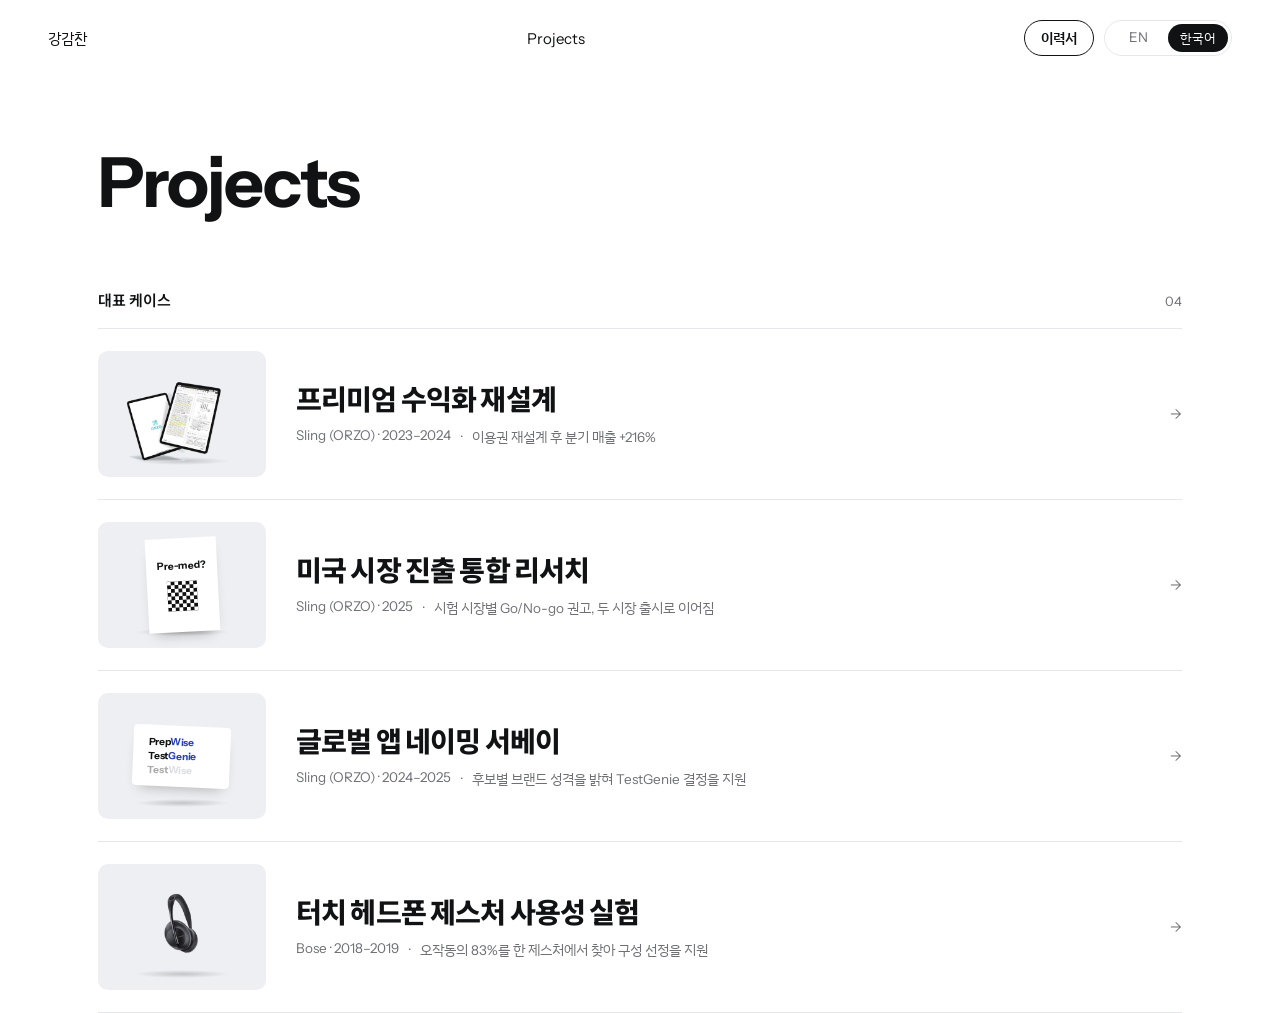
==== work.html @ 3815c661 "Projects: entrance rise, staggered scroll reveal, thumbnail hover lift, press feedback (reduced-moti" ====
<!doctype html>
<html lang="ko"><head><meta charset="utf-8"><meta name="viewport" content="width=device-width,initial-scale=1">
<title>Projects — Chan Kang</title>
<meta name="description" content="UX research case studies by Chan Kang: premium monetization, US market entry, global app naming, and touch gesture testing for Bose headphones.">
<meta property="og:type" content="website"><meta property="og:url" content="https://kamchankang-git.github.io/portfolio/work.html">
<meta property="og:title" content="Projects · Chan Kang (강감찬)">
<meta property="og:description" content="UX research case studies by Chan Kang: premium monetization, US market entry, global app naming, and touch gesture testing for Bose headphones.">
<meta property="og:image" content="https://kamchankang-git.github.io/portfolio/assets/og.png"><meta property="og:image:width" content="1200"><meta property="og:image:height" content="630">
<meta name="twitter:card" content="summary_large_image">
<link rel="icon" href="favicon.svg" type="image/svg+xml">
<link href="https://fonts.googleapis.com/css2?family=Instrument+Sans:wght@400;500;600;700&family=Noto+Sans+KR:wght@700;800&family=IBM+Plex+Sans+KR:wght@400;500;600;700&display=swap" rel="stylesheet">
<style>
:root{--bg:#FFFFFF;--ink:#111214;--muted:#6E7076;--ac:#2443B8;--rule:#E6E7EA;--pt:#33353a}
*{box-sizing:border-box;margin:0}
body{background:var(--bg);color:var(--ink);font-family:'Instrument Sans',sans-serif;-webkit-font-smoothing:antialiased}
body[data-lang="ko"]{font-family:'Instrument Sans','IBM Plex Sans KR',sans-serif;word-break:keep-all}
body[data-lang="ko"] h1,body[data-lang="ko"] h2,body[data-lang="ko"] h3{font-family:'Instrument Sans','Noto Sans KR',sans-serif}
body[data-lang="en"] [data-l="ko"],body[data-lang="ko"] [data-l="en"]{display:none!important}
a{color:inherit;text-decoration:none}
nav{position:sticky;top:0;z-index:20;display:flex;justify-content:space-between;align-items:center;padding:20px 48px;font-size:14px;background:rgba(255,255,255,.92);backdrop-filter:blur(8px)}
nav .links{display:flex;gap:28px;color:var(--muted)}nav .links a.on{color:var(--ink)}
.lang{display:inline-flex;border:1px solid var(--rule);border-radius:999px;padding:3px;position:relative;font-size:12px}
.lang button{all:unset;cursor:pointer;padding:5px 12px;border-radius:999px;position:relative;z-index:1;color:var(--muted)}.lang button.on{color:#fff}
.lang i{position:absolute;top:3px;bottom:3px;left:3px;width:calc(50% - 3px);border-radius:999px;background:var(--ink);transition:transform .3s cubic-bezier(.2,.8,.2,1)}
body[data-lang="ko"] .lang i{transform:translateX(100%)}
.wrap{max-width:1180px;margin:0 auto;padding:0 48px}
header{padding:72px 0 48px}
h1{font-size:clamp(44px,5.4vw,80px);font-weight:700;letter-spacing:-.04em;line-height:1}
body[data-lang="ko"] h1{font-weight:800;letter-spacing:-.03em}
.dek{font-size:clamp(17px,1.5vw,21px);line-height:1.55;color:var(--pt);max-width:640px;margin-top:18px}
.sh{display:flex;justify-content:space-between;align-items:baseline;margin:24px 0 18px}
.sh h2{font-size:15px;font-weight:600}.sh span{font-size:13px;color:var(--muted)}
/* featured */
.cards{display:grid;grid-template-columns:1fr 1fr;gap:20px}
.card{position:relative;border:1px solid var(--rule);border-radius:18px;padding:26px 28px 24px;display:flex;flex-direction:column;min-height:300px;transition:border-color .2s,transform .25s cubic-bezier(.2,.8,.2,1),box-shadow .25s}
.card:hover{border-color:transparent;transform:translateY(-3px);box-shadow:0 24px 50px -28px rgba(17,18,20,.35)}
.card .band{position:absolute;left:0;top:0;bottom:0;width:6px;border-radius:18px 0 0 18px;background:var(--c)}
.card .top{display:flex;justify-content:space-between;align-items:center;font-size:13px;color:var(--muted)}
.card .top b{font-weight:600;color:var(--ink)}
.card h3{font-size:clamp(22px,2vw,28px);font-weight:700;letter-spacing:-.025em;line-height:1.25;margin-top:18px}
body[data-lang="ko"] .card h3{font-weight:800;line-height:1.35}
.card p{font-size:15px;line-height:1.6;color:var(--pt);margin-top:10px}
.card .bot{margin-top:auto;padding-top:24px;display:flex;justify-content:space-between;align-items:flex-end;gap:16px}
.card .m b{display:block;font-size:44px;font-weight:700;letter-spacing:-.04em;line-height:1;color:var(--ac)}
.card .m span{font-size:12.5px;color:var(--muted)}
.card .go{font-size:14px;font-weight:600;white-space:nowrap}.card:hover .go{color:var(--ac)}
.card .tags{display:flex;flex-wrap:wrap;gap:6px;margin-top:14px}
.card .tags span{font-size:11.5px;padding:4px 9px;border:1px solid var(--rule);border-radius:999px;color:var(--muted)}
.soon{opacity:.55}.soon .go{color:var(--muted)}
.flist a{display:grid;grid-template-columns:168px 1fr auto;gap:30px;align-items:center;padding:22px 0;border-top:1px solid var(--rule)}
.flist a:last-child{border-bottom:1px solid var(--rule)}
.flist h3{font-size:clamp(22px,2.2vw,30px);font-weight:700;letter-spacing:-.03em;line-height:1.3}
body[data-lang="ko"] .flist h3{font-weight:800}
.flist .co{display:flex;gap:10px;flex-wrap:wrap;font-size:13.5px;color:var(--muted);margin-top:8px}.flist .co span+span:before{content:'·';margin-right:10px}
.flist .ar{font-size:14px;color:var(--muted);transition:transform .3s;white-space:nowrap}
.flist a[href]:hover .ar{transform:translateX(6px);color:var(--ac)}.flist a[href]:hover h3{color:var(--ac)}
.flist a.soon h3{color:#55575c}.flist a.soon{cursor:default}
.th{aspect-ratio:4/3;border-radius:10px;overflow:hidden;position:relative}
.cv{position:absolute;inset:0;background:#EEEFF2;display:flex;align-items:center;justify-content:center}
.cv:after{content:'';position:absolute;left:22%;right:22%;bottom:10%;height:8px;border-radius:50%;background:radial-gradient(closest-side,rgba(0,0,0,.18),transparent)}
.c1 img{position:absolute;width:74%;left:13%;top:12%;z-index:1}.c4 img{position:absolute;height:74%;left:50%;top:10%;transform:translateX(-50%);z-index:1}
.poster{z-index:1;width:42%;aspect-ratio:3/4;background:#fff;box-shadow:0 8px 14px -8px rgba(0,0,0,.35);transform:rotate(-3deg);display:flex;flex-direction:column;align-items:center;justify-content:center;gap:10%}
.poster b{font-size:10px;font-weight:700;letter-spacing:-.02em}
.qr{width:42%;aspect-ratio:1;background:conic-gradient(#111 0 25%,#fff 0 50%,#111 0 75%,#fff 0) 0 0/25% 25%}
.card3{z-index:1;width:58%;aspect-ratio:1.6;background:#fff;border-radius:4px;box-shadow:0 8px 14px -8px rgba(0,0,0,.3);transform:rotate(2.5deg);display:flex;flex-direction:column;justify-content:center;padding:0 9%;gap:1px}
.nm{font-size:10px;font-weight:700;letter-spacing:-.02em}.nm s{text-decoration:none;color:var(--ac)}.nm.x{opacity:.35}.nm.x s{color:#9aa0ab}
@media (max-width:860px){.flist a{grid-template-columns:96px 1fr;gap:16px}.flist .ar{display:none}}
/* index */
.index{margin-top:96px;padding-bottom:96px}
.filters{display:flex;gap:8px;flex-wrap:wrap;margin-bottom:18px}
.filters button{all:unset;cursor:pointer;font-size:13px;padding:7px 14px;border:1px solid var(--rule);border-radius:999px;color:var(--muted)}
.filters button.on{background:var(--ink);border-color:var(--ink);color:#fff}
.grp{display:grid;grid-template-columns:220px 1fr;gap:32px;padding:26px 0;border-top:1px solid var(--rule)}
.grp .co b{display:block;font-size:17px;font-weight:700}.grp .co span{font-size:13px;color:var(--muted);line-height:1.5}
.rows{display:grid}
.row{display:grid;grid-template-columns:1fr auto;gap:16px;padding:11px 0;border-bottom:1px dashed var(--rule);font-size:15px;line-height:1.45}
.row:last-child{border:0}
.row em{font-style:normal;font-size:12px;color:var(--muted);white-space:nowrap}
.row .f{color:var(--ac);font-size:12px;font-weight:600;margin-left:8px}
.row.hide{display:none}
details summary{cursor:pointer;font-size:13px;color:var(--muted);padding:10px 0;list-style:none}
@media (max-width:860px){nav{padding:16px}.wrap{padding:0 16px}nav .links{display:none}.cards{grid-template-columns:1fr}.grp{grid-template-columns:1fr;gap:12px}}
.rt{display:flex;gap:12px;align-items:center}.rbtn{font-size:13px;font-weight:600;padding:6px 14px;border:1.5px solid var(--ink);border-radius:999px;text-decoration:none;color:var(--ink);transition:background .2s,color .2s}.rbtn:hover{background:var(--ink);color:var(--bg,#fff)}nav .links a{text-decoration:none;color:inherit}nav .links a.on{color:var(--ink)}@media (max-width:860px){nav .links{display:flex!important;gap:14px;font-size:13px}.rbtn{padding:5px 10px;font-size:12px}.dek br{display:none}.impact div{padding:20px 22px}.impact .big{font-size:40px}.kpis{grid-template-columns:1fr 1fr!important}.tbl{font-size:13px}.tbl td,.tbl th{padding:9px 6px}}
:root{--ease-out:cubic-bezier(.23,1,.32,1)}
.cta3 a,.cta3 button.s,.rbtn,.cvbox .go2,.sub button,.flist a{transition:transform 160ms var(--ease-out),background-color .2s ease,color .2s ease,box-shadow .2s ease}
.cta3 a:active,.cta3 button.s:active,.rbtn:active,.cvbox .go2:active,.sub button:active{transform:scale(.97)}
.cvm .cvbox{transition:opacity 200ms var(--ease-out),transform 200ms var(--ease-out)}
@starting-style{.cvm:not([hidden]) .cvbox{opacity:0;transform:scale(.96)}}
@media (hover:none){.cta3 .p:hover{transform:none}.post:hover h2,.flist a[href]:hover h3{color:inherit}}
@media (prefers-reduced-motion:reduce){.nextc .main:before,.nextc .seal,.status i,.bars.holo{animation:none!important}}
.rt{display:flex;align-items:center;gap:10px}
.rbtn{display:inline-flex!important;align-items:center;box-sizing:border-box;height:32px;padding:0 14px!important;font-size:13px!important;line-height:1}
.lang{box-sizing:border-box;height:32px;width:116px;align-items:center;font-size:12.5px!important}
.lang button:last-of-type{font-size:11.5px;letter-spacing:-.02em}.lang button{flex:1;display:inline-flex!important;align-items:center;justify-content:center;height:24px;padding:0!important;line-height:1}
@media (max-width:760px){.rbtn{height:28px;padding:0 10px!important;font-size:12px!important}.lang{height:28px;width:100px}.lang button{height:20px}}
/* motion: entrance, scroll reveal, hover lift (matches the landing's easing; off for reduced motion) */
@keyframes rise{from{opacity:0;translate:0 16px}to{opacity:1;translate:0 0}}
header h1{animation:rise .7s var(--ease-out) both}
.sh{animation:rise .7s var(--ease-out) .12s both}
html.rv .flist a{opacity:0;translate:0 22px;transition:opacity .6s var(--ease-out),translate .7s var(--ease-out),transform 160ms var(--ease-out)}
html.rv .flist a.in{opacity:1;translate:0 0}
.flist a:active{transform:scale(.985)}
.cv>img,.cv>.poster,.cv>.card3{transition:translate .45s var(--ease-out),rotate .45s var(--ease-out)}
.cv:after{transition:transform .45s var(--ease-out),opacity .45s var(--ease-out)}
.th{transition:box-shadow .35s var(--ease-out)}
@media (hover:hover){
 .flist a[href]:hover .cv>img,.flist a[href]:hover .cv>.poster,.flist a[href]:hover .cv>.card3{translate:0 -6px}
 .flist a[href]:hover .cv>.poster{rotate:-2deg}.flist a[href]:hover .cv>.card3{rotate:2deg}
 .flist a[href]:hover .cv:after{transform:scaleX(.82);opacity:.65}
 .flist a[href]:hover .th{box-shadow:0 14px 28px -18px rgba(17,18,20,.35)}
 .flist h3{transition:color .2s ease}
}
@media (prefers-reduced-motion:reduce){
 header h1,.sh{animation:none}
 html.rv .flist a{opacity:1;translate:none;transition:none}
 .cv>img,.cv>.poster,.cv>.card3,.cv:after,.th,.flist a{transition:none}
 .flist a[href]:hover .cv>img,.flist a[href]:hover .cv>.poster,.flist a[href]:hover .cv>.card3{translate:none;rotate:none}
}
</style><link rel="stylesheet" href="site.css?v=6">
</head>
<body data-lang="ko">
<nav><a href="index.html"><span data-l="en">Chan Kang</span><span data-l="ko">강감찬</span></a>
 <span class="links"><a class="on" href="work.html" >Projects</a></span>
 <span class="rt"><a class="rbtn" href="#" role="button">Resume</a><span class="lang"><i></i><button data-s="en">EN</button><button data-s="ko" class="on">한국어</button></span></span></nav>

<main class="wrap">
 <header>
  <h1>Projects</h1>
 </header>

 <div class="sh"><h2 data-l="ko">대표 케이스</h2><h2 data-l="en">Featured cases</h2><span>04</span></div>
 <div class="flist">
  <a href="work_case_premium.html"><div class="th"><div class="cv c1"><img src="assets/orzo_tablets_t.webp" alt="" loading="lazy" decoding="async"></div></div>
   <div><h3 data-l="ko">프리미엄 수익화 재설계</h3><h3 data-l="en">Premium monetization redesign</h3>
   <div class="co"><span>Sling (ORZO) · 2023–2024</span><span data-l="ko">이용권 재설계 후 분기 매출 +216%</span><span data-l="en">Quarterly revenue +216% after the plan redesign</span></div></div><span class="ar">→</span></a>
  <a href="work_case_us.html"><div class="th"><div class="cv c2"><div class="poster"><b>Pre-med?</b><div class="qr"></div></div></div></div>
   <div><h3 data-l="ko">미국 시장 진출 통합 리서치</h3><h3 data-l="en">US market-entry research</h3>
   <div class="co"><span>Sling (ORZO) · 2025</span><span data-l="ko">시험 시장별 Go/No-go 권고, 두 시장 출시로 이어짐</span><span data-l="en">Go/No-go calls per exam market; two led to launches</span></div></div><span class="ar">→</span></a>
  <a href="work_case_naming.html"><div class="th"><div class="cv c3"><div class="card3"><div class="nm">Prep<s>Wise</s></div><div class="nm">Test<s>Genie</s></div><div class="nm x">Test<s>Wise</s></div></div></div></div>
   <div><h3 data-l="ko">글로벌 앱 네이밍 서베이</h3><h3 data-l="en">Global app naming survey</h3>
   <div class="co"><span>Sling (ORZO) · 2024–2025</span><span data-l="ko">후보별 브랜드 성격을 밝혀 TestGenie 결정을 지원</span><span data-l="en">Mapped each name’s brand character to support choosing TestGenie</span></div></div><span class="ar">→</span></a>
  <a href="work_case_bose.html"><div class="th"><div class="cv c4"><img src="assets/bose_nch700_t.webp" alt="" loading="lazy" decoding="async"></div></div>
   <div><h3 data-l="ko">터치 헤드폰 제스처 사용성 실험</h3><h3 data-l="en">Touch-headphone gesture experiment</h3>
   <div class="co"><span>Bose · 2018–2019</span><span data-l="ko">오작동의 83%를 한 제스처에서 찾아 구성 선정을 지원</span><span data-l="en">Traced 83% of misfires to one gesture to support the tuning choice</span></div></div><span class="ar">→</span></a>
 </div>
</main>
<script>
// m: qual | quant | mixed | ops ; f: featured case no.
const G=[];
const ML={qual:{ko:'정성',en:'Qual'},quant:{ko:'정량',en:'Quant'},mixed:{ko:'혼합',en:'Mixed'},ops:{ko:'운영',en:'Ops'}};
let lang='ko',flt='all';
function row(x){const [en,ko,m,f]=x;return `<div class="row" data-m="${m}"><span>${lang==='ko'?ko:en}${f?`<span class="f">${lang==='ko'?'케이스':'Case'} 0${f}</span>`:''}</span><em>${ML[m][lang]}</em></div>`}
function draw(){}
function applyF(){document.querySelectorAll('.row').forEach(r=>r.classList.toggle('hide',flt!=='all'&&r.dataset.m!==flt));document.querySelectorAll('.filters button').forEach(b=>b.classList.toggle('on',b.dataset.f===flt))}
document.querySelectorAll('.filters button').forEach(b=>b.onclick=()=>{flt=b.dataset.f;applyF()});
function setLang(l){try{localStorage.setItem('lang',l)}catch(e){};lang=l;document.body.dataset.lang=l;document.documentElement.lang=l;document.querySelectorAll('.lang button').forEach(b=>b.classList.toggle('on',b.dataset.s===l));draw()}
document.querySelectorAll('.lang button').forEach(b=>b.onclick=()=>setLang(b.dataset.s));
setLang((new URLSearchParams(location.search).get('lang')||(function(){try{return localStorage.getItem('lang')}catch(e){return null}})())||'ko');
// reveal project rows as they scroll into view (content stays visible without JS or with reduced motion)
(function(){const rows=[...document.querySelectorAll('.flist a')];if(!('IntersectionObserver' in window)||matchMedia('(prefers-reduced-motion: reduce)').matches)return;
 document.documentElement.classList.add('rv');let n=0;
 const io=new IntersectionObserver(es=>{es.forEach(e=>{if(!e.isIntersecting)return;const el=e.target;el.style.transitionDelay=(n++%4)*70+'ms';el.classList.add('in');setTimeout(()=>el.style.transitionDelay='',900);io.unobserve(el)});setTimeout(()=>n=0,200)},{rootMargin:'0px 0px -8% 0px',threshold:.12});
 requestAnimationFrame(()=>requestAnimationFrame(()=>rows.forEach(r=>io.observe(r))))})();
</script>
<script src="site.js?v=6"></script>
</body></html>
---- site.css ----
/* Site-wide overrides. Loaded last on every page, including locked case pages after unlock. */

/* Resume request modal, shared by every page (built in site.js) */
.cvm{position:fixed;inset:0;z-index:100;background:rgba(17,18,20,.35);backdrop-filter:blur(4px);-webkit-backdrop-filter:blur(4px);display:flex;align-items:center;justify-content:center;padding:16px}
.cvm[hidden]{display:none}
.cvbox{position:relative;width:min(420px,100%);background:#fff;color:var(--ink,#111214);border-radius:18px;padding:28px 26px 24px;box-shadow:0 30px 60px -20px rgba(0,0,0,.35);text-align:left;transition:opacity 200ms cubic-bezier(.23,1,.32,1),transform 200ms cubic-bezier(.23,1,.32,1)}
@starting-style{.cvm:not([hidden]) .cvbox{opacity:0;transform:scale(.96)}}
.cvbox h3{margin:0;font-size:22px;letter-spacing:-.02em;line-height:1.25}
.cvbox .d{font-size:14px;color:var(--muted,#6E7076);margin:6px 0 0}
.cvbox .x{all:unset;position:absolute;right:14px;top:10px;cursor:pointer;font-size:24px;line-height:1;color:var(--muted,#6E7076);padding:4px 8px}
.cvbox .pane{display:grid;gap:8px;margin-top:14px}
.cvbox input{min-width:0;font:inherit;font-size:15px;padding:12px 14px;border:1px solid var(--rule,#E6E7EA);border-radius:10px;background:#fff;color:inherit}
.cvbox .go2{font:inherit;font-size:15px;font-weight:600;padding:13px;border-radius:10px;border:0;background:var(--ink,#111214);color:#fff;cursor:pointer;margin-top:4px;transition:transform 160ms cubic-bezier(.23,1,.32,1)}
.cvbox .go2:active{transform:scale(.97)}
.cvbox .go2:disabled{opacity:.6;cursor:default}
.cvbox .cvmsg{font-size:13.5px;color:var(--muted,#6E7076);margin:2px 0 0}.cvbox .cvmsg:empty{display:none}
.cvbox .cvmsg a,.cvbox .cvdone a{color:var(--ac,#2443B8)}
.cvbox .cvdone{font-size:15px;line-height:1.55;padding:6px 0;margin:0}
@media (prefers-reduced-motion:reduce){.cvbox,.cvbox .go2{transition:none}}

/* Bigger invisible tap areas for small links and buttons (looks unchanged) */
.links a,.lang button,.mailx,.go3,.rail button,nav>a:first-child{position:relative}
.links a::after,.mailx::after,.go3::after,nav>a:first-child::after{content:'';position:absolute;left:-8px;right:-8px;top:50%;height:44px;transform:translateY(-50%)}
.lang button::after{content:'';position:absolute;left:0;right:0;top:50%;height:44px;transform:translateY(-50%)}
.rail button::after{content:'';position:absolute;left:-10px;right:-10px;top:50%;height:32px;transform:translateY(-50%)}

/* Nav controls: one step larger */
nav{font-size:15px}
nav .links{font-size:15px}
nav .rbtn{height:36px!important;padding:0 16px!important;font-size:14px!important}
nav .lang{height:36px!important;width:128px!important;font-size:13.5px!important}
nav .lang button{height:28px!important}
nav .lang button:last-of-type{font-size:13px!important}
@media (max-width:760px){
 nav{font-size:14px}nav .links{font-size:14px}
 nav .rbtn{height:32px!important;padding:0 12px!important;font-size:13px!important}
 nav .lang{height:32px!important;width:104px!important;font-size:12.5px!important}
 nav .lang button{height:26px!important}
 nav .lang button:last-of-type{font-size:12px!important}
}

/* Keyboard focus: visible ring for links, buttons and fields (keyboard only, not mouse clicks) */
html body :is(a,button,input,select,textarea,summary,[tabindex]:not([tabindex="-1"])):focus-visible{outline:2px solid #2443B8!important;outline-offset:2px!important;border-radius:6px}
html body .lang button:focus-visible{outline-offset:-2px!important;border-radius:999px}
html body .cvbox input:focus-visible{outline-offset:0!important;border-radius:10px}
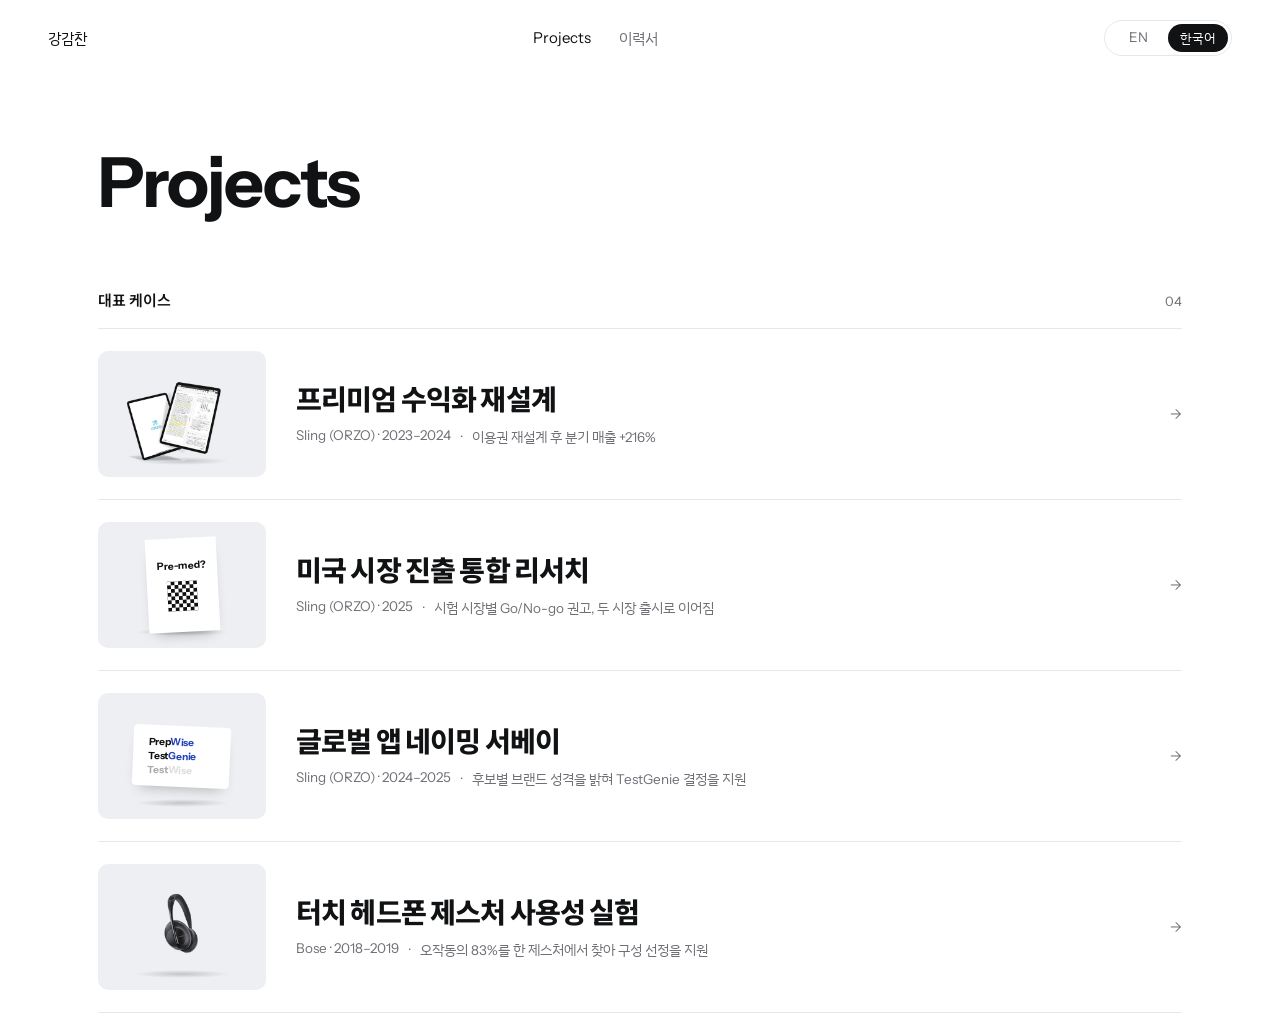
==== commit fc8438c4: "Nav: resume as a text link beside Projects; one-tap language link on phones (for review, not on main" ====
--- a/work.html
+++ b/work.html
@@ -116,7 +116,7 @@
  .cv>img,.cv>.poster,.cv>.card3,.cv:after,.th,.flist a{transition:none}
  .flist a[href]:hover .cv>img,.flist a[href]:hover .cv>.poster,.flist a[href]:hover .cv>.card3{translate:none;rotate:none}
 }
-</style><link rel="stylesheet" href="site.css?v=6">
+</style><link rel="stylesheet" href="site.css?v=7">
 </head>
 <body data-lang="ko">
 <nav><a href="index.html"><span data-l="en">Chan Kang</span><span data-l="ko">강감찬</span></a>
@@ -162,5 +162,5 @@
  const io=new IntersectionObserver(es=>{es.forEach(e=>{if(!e.isIntersecting)return;const el=e.target;el.style.transitionDelay=(n++%4)*70+'ms';el.classList.add('in');setTimeout(()=>el.style.transitionDelay='',900);io.unobserve(el)});setTimeout(()=>n=0,200)},{rootMargin:'0px 0px -8% 0px',threshold:.12});
  requestAnimationFrame(()=>requestAnimationFrame(()=>rows.forEach(r=>io.observe(r))))})();
 </script>
-<script src="site.js?v=6"></script>
+<script src="site.js?v=7"></script>
 </body></html>
--- a/site.css
+++ b/site.css
@@ -43,3 +43,13 @@
 html body :is(a,button,input,select,textarea,summary,[tabindex]:not([tabindex="-1"])):focus-visible{outline:2px solid #2443B8!important;outline-offset:2px!important;border-radius:6px}
 html body .lang button:focus-visible{outline-offset:-2px!important;border-radius:999px}
 html body .cvbox input:focus-visible{outline-offset:0!important;border-radius:10px}
+
+/* Nav: resume as a text link beside Projects; on phones the language pill becomes one text link to the other language */
+html body nav .links .rbtn{all:unset;cursor:pointer;color:var(--muted,#6E7076);font:inherit;font-size:inherit!important;height:auto!important;padding:0!important;border:0!important;background:none!important;position:relative;transition:color .2s ease}
+html body nav .links .rbtn:hover{color:var(--ink,#111214)}
+html body nav .links .rbtn:active{transform:none}
+@media (max-width:760px){
+ html body nav .lang{width:auto!important;height:auto!important;border:0!important;padding:0!important;background:none!important}
+ html body nav .lang i,html body nav .lang button.on{display:none!important}
+ html body nav .lang button:not(.on){height:auto!important;padding:0!important;color:var(--muted,#6E7076)!important;font-size:14px!important;letter-spacing:0}
+}
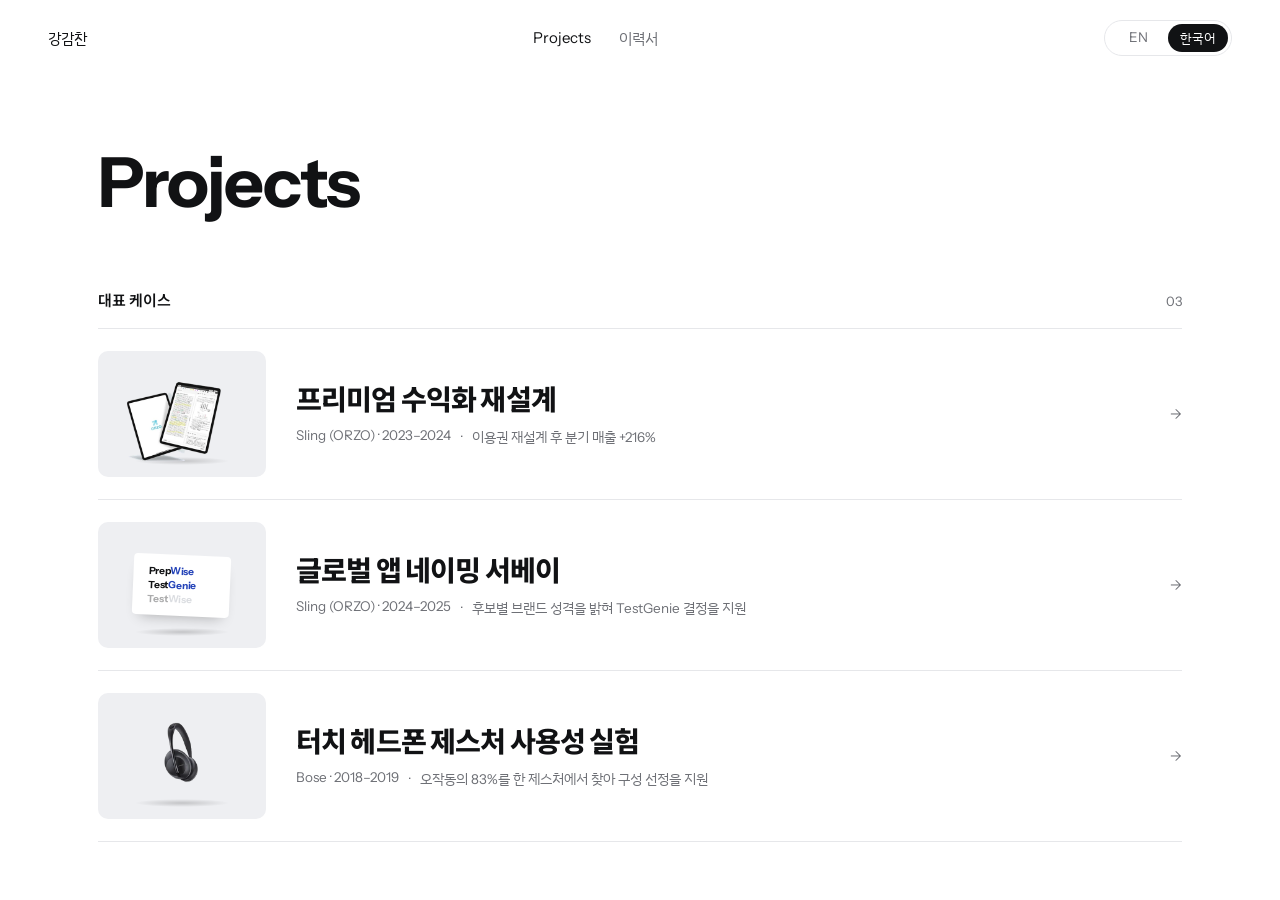
==== commit 546f4273: "Projects: hide the US market-entry case for now (commented out, easy to restore); count 03 Co-Author" ====
--- a/work.html
+++ b/work.html
@@ -116,7 +116,7 @@
  .cv>img,.cv>.poster,.cv>.card3,.cv:after,.th,.flist a{transition:none}
  .flist a[href]:hover .cv>img,.flist a[href]:hover .cv>.poster,.flist a[href]:hover .cv>.card3{translate:none;rotate:none}
 }
-</style><link rel="stylesheet" href="site.css?v=7">
+</style><link rel="stylesheet" href="site.css?v=8">
 </head>
 <body data-lang="ko">
 <nav><a href="index.html"><span data-l="en">Chan Kang</span><span data-l="ko">강감찬</span></a>
@@ -128,14 +128,16 @@
   <h1>Projects</h1>
  </header>
 
- <div class="sh"><h2 data-l="ko">대표 케이스</h2><h2 data-l="en">Featured cases</h2><span>04</span></div>
+ <div class="sh"><h2 data-l="ko">대표 케이스</h2><h2 data-l="en">Featured cases</h2><span>03</span></div>
  <div class="flist">
   <a href="work_case_premium.html"><div class="th"><div class="cv c1"><img src="assets/orzo_tablets_t.webp" alt="" loading="lazy" decoding="async"></div></div>
    <div><h3 data-l="ko">프리미엄 수익화 재설계</h3><h3 data-l="en">Premium monetization redesign</h3>
    <div class="co"><span>Sling (ORZO) · 2023–2024</span><span data-l="ko">이용권 재설계 후 분기 매출 +216%</span><span data-l="en">Quarterly revenue +216% after the plan redesign</span></div></div><span class="ar">→</span></a>
+  <!-- HIDDEN for now (US market-entry case). To restore, remove this comment wrapper.
   <a href="work_case_us.html"><div class="th"><div class="cv c2"><div class="poster"><b>Pre-med?</b><div class="qr"></div></div></div></div>
    <div><h3 data-l="ko">미국 시장 진출 통합 리서치</h3><h3 data-l="en">US market-entry research</h3>
    <div class="co"><span>Sling (ORZO) · 2025</span><span data-l="ko">시험 시장별 Go/No-go 권고, 두 시장 출시로 이어짐</span><span data-l="en">Go/No-go calls per exam market; two led to launches</span></div></div><span class="ar">→</span></a>
+  -->
   <a href="work_case_naming.html"><div class="th"><div class="cv c3"><div class="card3"><div class="nm">Prep<s>Wise</s></div><div class="nm">Test<s>Genie</s></div><div class="nm x">Test<s>Wise</s></div></div></div></div>
    <div><h3 data-l="ko">글로벌 앱 네이밍 서베이</h3><h3 data-l="en">Global app naming survey</h3>
    <div class="co"><span>Sling (ORZO) · 2024–2025</span><span data-l="ko">후보별 브랜드 성격을 밝혀 TestGenie 결정을 지원</span><span data-l="en">Mapped each name’s brand character to support choosing TestGenie</span></div></div><span class="ar">→</span></a>
@@ -162,5 +164,5 @@
  const io=new IntersectionObserver(es=>{es.forEach(e=>{if(!e.isIntersecting)return;const el=e.target;el.style.transitionDelay=(n++%4)*70+'ms';el.classList.add('in');setTimeout(()=>el.style.transitionDelay='',900);io.unobserve(el)});setTimeout(()=>n=0,200)},{rootMargin:'0px 0px -8% 0px',threshold:.12});
  requestAnimationFrame(()=>requestAnimationFrame(()=>rows.forEach(r=>io.observe(r))))})();
 </script>
-<script src="site.js?v=7"></script>
+<script src="site.js?v=8"></script>
 </body></html>
--- a/site.css
+++ b/site.css
@@ -53,3 +53,7 @@
  html body nav .lang i,html body nav .lang button.on{display:none!important}
  html body nav .lang button:not(.on){height:auto!important;padding:0!important;color:var(--muted,#6E7076)!important;font-size:14px!important;letter-spacing:0}
 }
+
+/* Same nav on every page: Instrument Sans for Latin, IBM Plex Sans KR for Korean; same height on phones */
+html body nav,html body nav a,html body nav button{font-family:'Instrument Sans','IBM Plex Sans KR',sans-serif!important}
+@media (max-width:760px){html body nav{padding:12px 16px!important}}
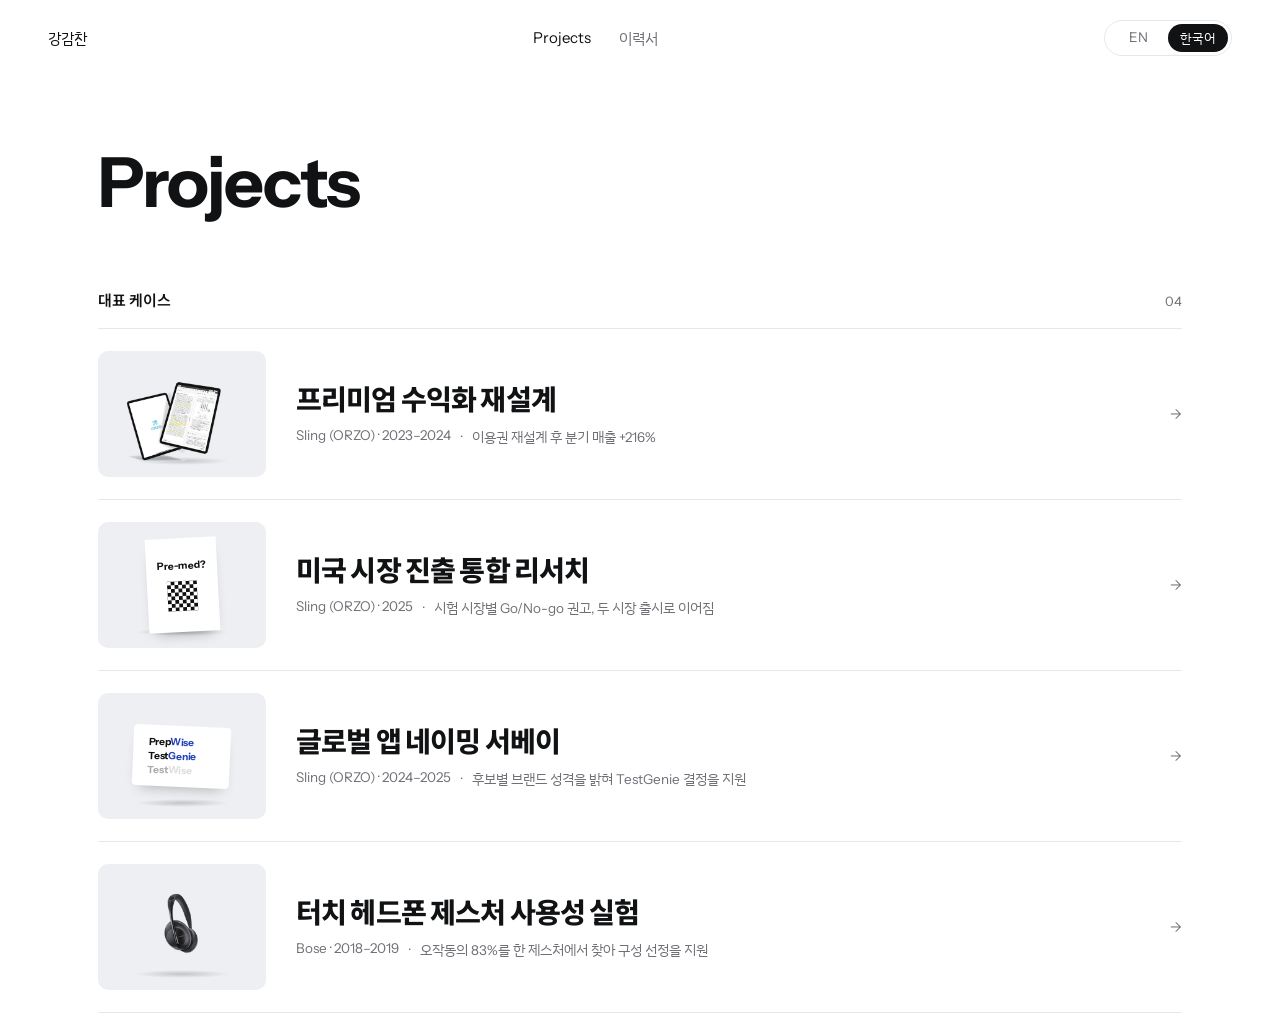
==== commit 76662529: "Show all four cases again (restore the US market-entry case and its links); bump version Co-Authored" ====
--- a/work.html
+++ b/work.html
@@ -116,7 +116,7 @@
  .cv>img,.cv>.poster,.cv>.card3,.cv:after,.th,.flist a{transition:none}
  .flist a[href]:hover .cv>img,.flist a[href]:hover .cv>.poster,.flist a[href]:hover .cv>.card3{translate:none;rotate:none}
 }
-</style><link rel="stylesheet" href="site.css?v=8">
+</style><link rel="stylesheet" href="site.css?v=12">
 </head>
 <body data-lang="ko">
 <nav><a href="index.html"><span data-l="en">Chan Kang</span><span data-l="ko">강감찬</span></a>
@@ -128,16 +128,14 @@
   <h1>Projects</h1>
  </header>
 
- <div class="sh"><h2 data-l="ko">대표 케이스</h2><h2 data-l="en">Featured cases</h2><span>03</span></div>
+ <div class="sh"><h2 data-l="ko">대표 케이스</h2><h2 data-l="en">Featured cases</h2><span>04</span></div>
  <div class="flist">
   <a href="work_case_premium.html"><div class="th"><div class="cv c1"><img src="assets/orzo_tablets_t.webp" alt="" loading="lazy" decoding="async"></div></div>
    <div><h3 data-l="ko">프리미엄 수익화 재설계</h3><h3 data-l="en">Premium monetization redesign</h3>
    <div class="co"><span>Sling (ORZO) · 2023–2024</span><span data-l="ko">이용권 재설계 후 분기 매출 +216%</span><span data-l="en">Quarterly revenue +216% after the plan redesign</span></div></div><span class="ar">→</span></a>
-  <!-- HIDDEN for now (US market-entry case). To restore, remove this comment wrapper.
   <a href="work_case_us.html"><div class="th"><div class="cv c2"><div class="poster"><b>Pre-med?</b><div class="qr"></div></div></div></div>
    <div><h3 data-l="ko">미국 시장 진출 통합 리서치</h3><h3 data-l="en">US market-entry research</h3>
    <div class="co"><span>Sling (ORZO) · 2025</span><span data-l="ko">시험 시장별 Go/No-go 권고, 두 시장 출시로 이어짐</span><span data-l="en">Go/No-go calls per exam market; two led to launches</span></div></div><span class="ar">→</span></a>
-  -->
   <a href="work_case_naming.html"><div class="th"><div class="cv c3"><div class="card3"><div class="nm">Prep<s>Wise</s></div><div class="nm">Test<s>Genie</s></div><div class="nm x">Test<s>Wise</s></div></div></div></div>
    <div><h3 data-l="ko">글로벌 앱 네이밍 서베이</h3><h3 data-l="en">Global app naming survey</h3>
    <div class="co"><span>Sling (ORZO) · 2024–2025</span><span data-l="ko">후보별 브랜드 성격을 밝혀 TestGenie 결정을 지원</span><span data-l="en">Mapped each name’s brand character to support choosing TestGenie</span></div></div><span class="ar">→</span></a>
@@ -164,5 +162,5 @@
  const io=new IntersectionObserver(es=>{es.forEach(e=>{if(!e.isIntersecting)return;const el=e.target;el.style.transitionDelay=(n++%4)*70+'ms';el.classList.add('in');setTimeout(()=>el.style.transitionDelay='',900);io.unobserve(el)});setTimeout(()=>n=0,200)},{rootMargin:'0px 0px -8% 0px',threshold:.12});
  requestAnimationFrame(()=>requestAnimationFrame(()=>rows.forEach(r=>io.observe(r))))})();
 </script>
-<script src="site.js?v=8"></script>
+<script src="site.js?v=12"></script>
 </body></html>
--- a/site.css
+++ b/site.css
@@ -57,3 +57,4 @@
 /* Same nav on every page: Instrument Sans for Latin, IBM Plex Sans KR for Korean; same height on phones */
 html body nav,html body nav a,html body nav button{font-family:'Instrument Sans','IBM Plex Sans KR',sans-serif!important}
 @media (max-width:760px){html body nav{padding:12px 16px!important}}
+
